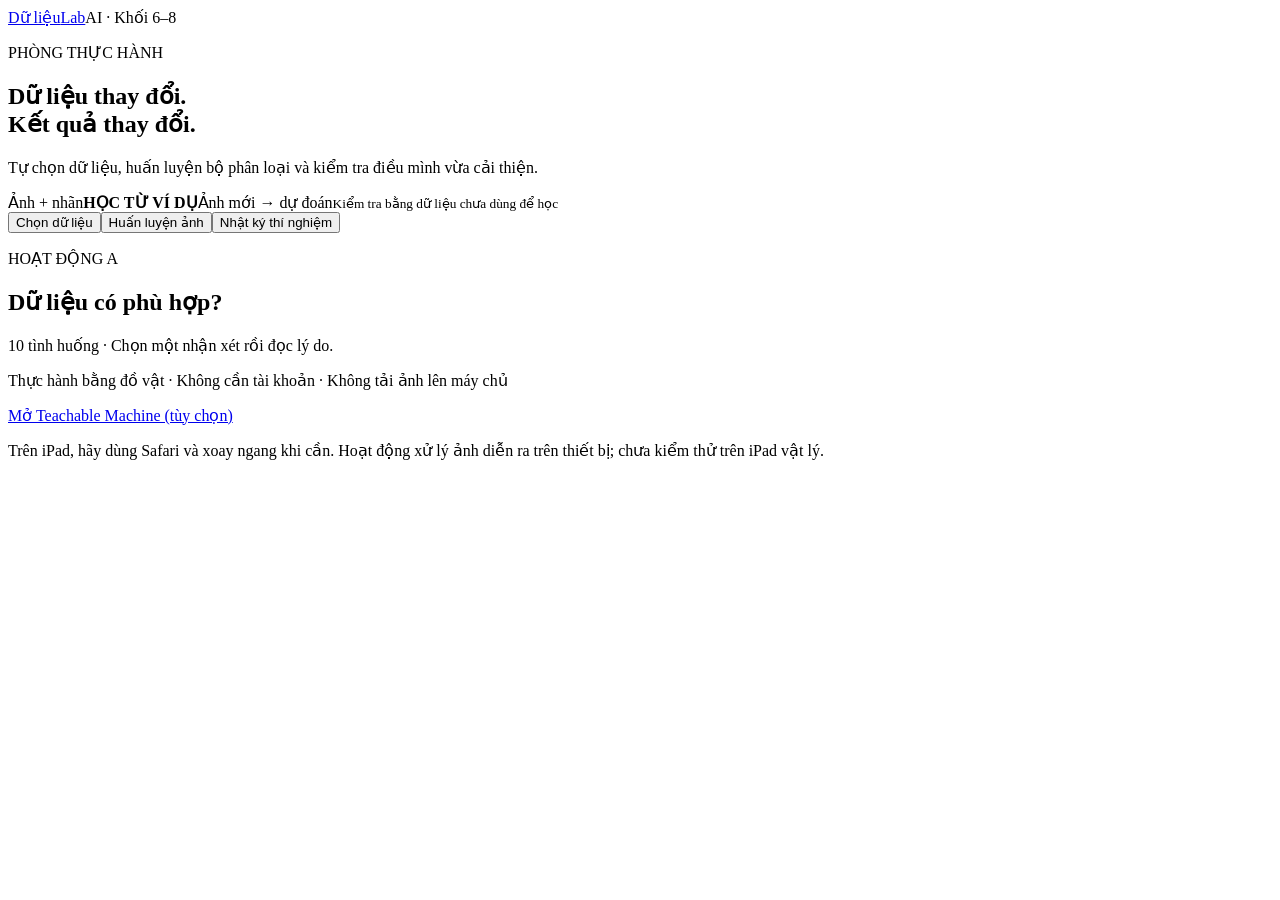
==== index.html @ 08ad41df "Add index.html for Dữ liệu Lab" ====
<!doctype html>
<html lang="vi"><head><meta charset="utf-8"><meta name="viewport" content="width=device-width,initial-scale=1"><title>Dữ liệu Lab</title><link rel="stylesheet" href="style.css"></head><body>
<header><a class="brand" href="#">Dữ liệu<span>Lab</span></a><span>AI · Khối 6–8</span></header>
<main><section class="intro"><div><p class="eyebrow">PHÒNG THỰC HÀNH</p><h1>Dữ liệu thay đổi.<br>Kết quả thay đổi.</h1><p>Tự chọn dữ liệu, huấn luyện bộ phân loại và kiểm tra điều mình vừa cải thiện.</p></div><div class="hero"><span>Ảnh + nhãn</span><b>HỌC TỪ VÍ DỤ</b><span>Ảnh mới → dự đoán</span><small>Kiểm tra bằng dữ liệu chưa dùng để học</small></div></section>
<nav aria-label="Các hoạt động"><button data-tab="quality" class="active">Chọn dữ liệu</button><button data-tab="model">Huấn luyện ảnh</button><button data-tab="report">Nhật ký thí nghiệm</button></nav>
<section id="quality" class="tab"><div class="sectionhead"><div><p class="eyebrow">HOẠT ĐỘNG A</p><h2>Dữ liệu có phù hợp?</h2></div><p>10 tình huống · Chọn một nhận xét rồi đọc lý do.</p></div><div id="case"></div><div id="caseFeedback" role="status"></div><button id="nextCase" hidden>Tình huống tiếp theo</button><p id="caseProgress"></p></section>
<section id="model" class="tab" hidden><div class="sectionhead"><div><p class="eyebrow">HOẠT ĐỘNG B</p><h2>Bộ phân loại của em</h2></div><button id="demo" class="secondary">Thử bộ ảnh minh họa</button></div>
<p class="lead">Chọn hai đồ vật dễ phân biệt, ví dụ cốc và chai. Mỗi nhãn nên có ít nhất 6 ảnh với vài góc chụp khác nhau. Giữ riêng 4 ảnh mới để kiểm tra.</p>
<details><summary>Cách hoạt động và cách chụp ảnh</summary><p>Đây là mô hình học máy đơn giản dùng 3 ví dụ gần nhất (k-NN) trên đặc trưng điểm ảnh. Nút Huấn luyện lưu một bản dữ liệu để mô hình so sánh với ảnh mới. Nó khác mô hình học sâu của Teachable Machine và dễ bị ảnh hưởng bởi nền, vị trí, ánh sáng.</p><p>Đặt vật ở giữa ảnh, chụp gần, tránh mặt người hoặc thông tin cá nhân. Dùng nút Chụp ảnh để chụp từng ảnh trên iPad hoặc thêm nhiều ảnh từ thư viện. Ảnh chỉ nằm trong bộ nhớ trình duyệt, không gửi lên máy chủ. Tải lại trang sẽ xóa ảnh.</p><p>Ảnh minh họa là hình vẽ tổng hợp, chỉ dùng để làm quen thao tác. Kết quả của ảnh minh họa không thay thế thí nghiệm với ảnh tự chụp.</p></details>
<div class="classes"><section><label for="name0">Nhãn thứ nhất</label><input id="name0" value="Cốc" maxlength="24"><div class="uploads"><label class="upload">Chụp ảnh<input type="file" accept="image/*" capture="environment" data-class="0"></label><label class="upload secondary">Thêm từ thư viện<input type="file" accept="image/*" multiple data-class="0"></label></div><div id="gallery0" class="gallery"></div><p id="count0">0 ảnh</p><button class="plain" data-clear="0">Xóa ảnh nhãn này</button></section><section><label for="name1">Nhãn thứ hai</label><input id="name1" value="Chai" maxlength="24"><div class="uploads"><label class="upload">Chụp ảnh<input type="file" accept="image/*" capture="environment" data-class="1"></label><label class="upload secondary">Thêm từ thư viện<input type="file" accept="image/*" multiple data-class="1"></label></div><div id="gallery1" class="gallery"></div><p id="count1">0 ảnh</p><button class="plain" data-clear="1">Xóa ảnh nhãn này</button></section></div>
<div class="trainbar"><button id="train">Huấn luyện mô hình</button><p id="trainStatus" role="status">Thêm ảnh cho cả hai nhãn để bắt đầu.</p></div>
<section class="testing"><h3>Kiểm tra bằng ảnh mới</h3><p>Ảnh kiểm tra không được trùng ảnh huấn luyện. Dùng cùng 4 ảnh kiểm tra cho cả hai lượt.</p><div class="uploads"><label class="upload">Chụp ảnh kiểm tra<input id="testCapture" type="file" accept="image/*" capture="environment"></label><label class="upload secondary">Chọn ảnh kiểm tra<input id="testFile" type="file" accept="image/*"></label><button id="demoTest" class="secondary" hidden>Ảnh minh họa mới</button></div><div id="prediction" aria-live="polite"></div><div id="mark" hidden><p>Nhãn thật của ảnh này là gì?</p><button id="truth0"></button><button id="truth1" class="secondary"></button><p>Mỗi ảnh chỉ được ghi một lần. Kiểm tra lượt tiếp theo sau khi đã ghi.</p></div><p id="modelMessage" role="status"></p></section>
<section class="experiment"><h3>Thí nghiệm trước và sau</h3><p>Lượt 1: thu thập, huấn luyện và kiểm tra 4 ảnh mới. Lưu kết quả. Lượt 2: sửa một vấn đề dữ liệu, huấn luyện lại rồi dùng đúng 4 ảnh đó. Kết quả có thể tăng, giảm hoặc giữ nguyên.</p><label for="change">Em đã thay đổi dữ liệu như thế nào?</label><textarea id="change" rows="3" placeholder="Ví dụ: thêm ảnh cốc trên nhiều nền, giữ nguyên ảnh kiểm tra."></textarea><button id="saveRound">Lưu lượt kiểm tra</button><button id="resetTests" class="secondary">Bắt đầu lượt kiểm tra mới</button><p id="score" role="status">Chưa ghi kết quả kiểm tra.</p></section></section>
<section id="report" class="tab" hidden><p class="eyebrow">HOẠT ĐỘNG C</p><h2>Nhật ký thí nghiệm</h2><p>Nhật ký chỉ lưu trên thiết bị này. Không cần nhập họ tên. Giáo viên có thể yêu cầu chụp màn hình hoặc tải bản báo cáo.</p><div id="rounds"></div><label for="conclusion">Kết luận dựa trên kết quả của em</label><textarea id="conclusion" rows="4" placeholder="Lượt 1 đúng …/4, lượt 2 đúng …/4. Em đã thay đổi … Kết quả cho thấy …"></textarea><button id="download">Tải báo cáo văn bản</button><button id="resetAll" class="plain">Xóa nhật ký đã lưu</button><p id="reportStatus" role="status"></p></section>
<footer><p>Thực hành bằng đồ vật · Không cần tài khoản · Không tải ảnh lên máy chủ</p><a href="https://teachablemachine.withgoogle.com/train/image" target="_blank" rel="noopener">Mở Teachable Machine (tùy chọn)</a><p class="small">Trên iPad, hãy dùng Safari và xoay ngang khi cần. Hoạt động xử lý ảnh diễn ra trên thiết bị; chưa kiểm thử trên iPad vật lý.</p></footer></main><script src="app.js"></script></body></html>
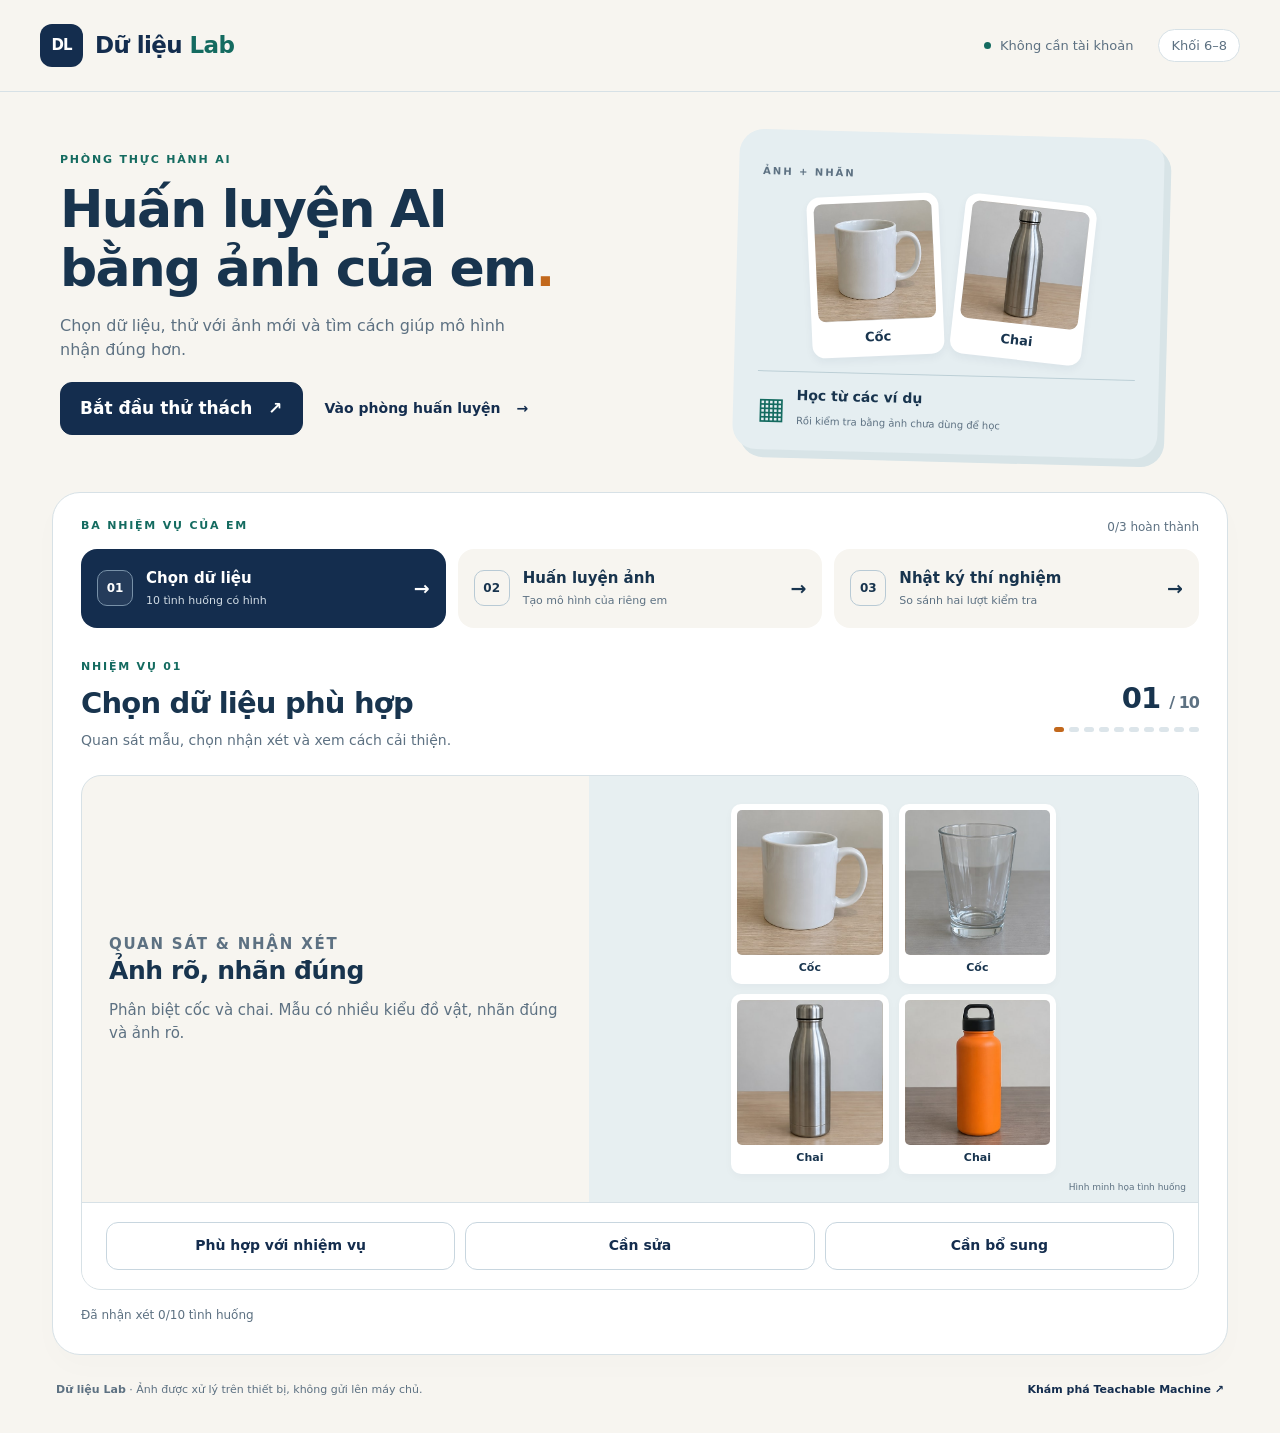
==== commit 39253c1a: "Make Data Lab visual and interactive with held-out tests and nearest examples" ====
--- a/index.html
+++ b/index.html
@@ -1,15 +1,54 @@
 <!doctype html>
-<html lang="vi"><head><meta charset="utf-8"><meta name="viewport" content="width=device-width,initial-scale=1"><title>Dữ liệu Lab</title><link rel="stylesheet" href="style.css"></head><body>
-<header><a class="brand" href="#">Dữ liệu<span>Lab</span></a><span>AI · Khối 6–8</span></header>
-<main><section class="intro"><div><p class="eyebrow">PHÒNG THỰC HÀNH</p><h1>Dữ liệu thay đổi.<br>Kết quả thay đổi.</h1><p>Tự chọn dữ liệu, huấn luyện bộ phân loại và kiểm tra điều mình vừa cải thiện.</p></div><div class="hero"><span>Ảnh + nhãn</span><b>HỌC TỪ VÍ DỤ</b><span>Ảnh mới → dự đoán</span><small>Kiểm tra bằng dữ liệu chưa dùng để học</small></div></section>
-<nav aria-label="Các hoạt động"><button data-tab="quality" class="active">Chọn dữ liệu</button><button data-tab="model">Huấn luyện ảnh</button><button data-tab="report">Nhật ký thí nghiệm</button></nav>
-<section id="quality" class="tab"><div class="sectionhead"><div><p class="eyebrow">HOẠT ĐỘNG A</p><h2>Dữ liệu có phù hợp?</h2></div><p>10 tình huống · Chọn một nhận xét rồi đọc lý do.</p></div><div id="case"></div><div id="caseFeedback" role="status"></div><button id="nextCase" hidden>Tình huống tiếp theo</button><p id="caseProgress"></p></section>
-<section id="model" class="tab" hidden><div class="sectionhead"><div><p class="eyebrow">HOẠT ĐỘNG B</p><h2>Bộ phân loại của em</h2></div><button id="demo" class="secondary">Thử bộ ảnh minh họa</button></div>
-<p class="lead">Chọn hai đồ vật dễ phân biệt, ví dụ cốc và chai. Mỗi nhãn nên có ít nhất 6 ảnh với vài góc chụp khác nhau. Giữ riêng 4 ảnh mới để kiểm tra.</p>
-<details><summary>Cách hoạt động và cách chụp ảnh</summary><p>Đây là mô hình học máy đơn giản dùng 3 ví dụ gần nhất (k-NN) trên đặc trưng điểm ảnh. Nút Huấn luyện lưu một bản dữ liệu để mô hình so sánh với ảnh mới. Nó khác mô hình học sâu của Teachable Machine và dễ bị ảnh hưởng bởi nền, vị trí, ánh sáng.</p><p>Đặt vật ở giữa ảnh, chụp gần, tránh mặt người hoặc thông tin cá nhân. Dùng nút Chụp ảnh để chụp từng ảnh trên iPad hoặc thêm nhiều ảnh từ thư viện. Ảnh chỉ nằm trong bộ nhớ trình duyệt, không gửi lên máy chủ. Tải lại trang sẽ xóa ảnh.</p><p>Ảnh minh họa là hình vẽ tổng hợp, chỉ dùng để làm quen thao tác. Kết quả của ảnh minh họa không thay thế thí nghiệm với ảnh tự chụp.</p></details>
-<div class="classes"><section><label for="name0">Nhãn thứ nhất</label><input id="name0" value="Cốc" maxlength="24"><div class="uploads"><label class="upload">Chụp ảnh<input type="file" accept="image/*" capture="environment" data-class="0"></label><label class="upload secondary">Thêm từ thư viện<input type="file" accept="image/*" multiple data-class="0"></label></div><div id="gallery0" class="gallery"></div><p id="count0">0 ảnh</p><button class="plain" data-clear="0">Xóa ảnh nhãn này</button></section><section><label for="name1">Nhãn thứ hai</label><input id="name1" value="Chai" maxlength="24"><div class="uploads"><label class="upload">Chụp ảnh<input type="file" accept="image/*" capture="environment" data-class="1"></label><label class="upload secondary">Thêm từ thư viện<input type="file" accept="image/*" multiple data-class="1"></label></div><div id="gallery1" class="gallery"></div><p id="count1">0 ảnh</p><button class="plain" data-clear="1">Xóa ảnh nhãn này</button></section></div>
-<div class="trainbar"><button id="train">Huấn luyện mô hình</button><p id="trainStatus" role="status">Thêm ảnh cho cả hai nhãn để bắt đầu.</p></div>
-<section class="testing"><h3>Kiểm tra bằng ảnh mới</h3><p>Ảnh kiểm tra không được trùng ảnh huấn luyện. Dùng cùng 4 ảnh kiểm tra cho cả hai lượt.</p><div class="uploads"><label class="upload">Chụp ảnh kiểm tra<input id="testCapture" type="file" accept="image/*" capture="environment"></label><label class="upload secondary">Chọn ảnh kiểm tra<input id="testFile" type="file" accept="image/*"></label><button id="demoTest" class="secondary" hidden>Ảnh minh họa mới</button></div><div id="prediction" aria-live="polite"></div><div id="mark" hidden><p>Nhãn thật của ảnh này là gì?</p><button id="truth0"></button><button id="truth1" class="secondary"></button><p>Mỗi ảnh chỉ được ghi một lần. Kiểm tra lượt tiếp theo sau khi đã ghi.</p></div><p id="modelMessage" role="status"></p></section>
-<section class="experiment"><h3>Thí nghiệm trước và sau</h3><p>Lượt 1: thu thập, huấn luyện và kiểm tra 4 ảnh mới. Lưu kết quả. Lượt 2: sửa một vấn đề dữ liệu, huấn luyện lại rồi dùng đúng 4 ảnh đó. Kết quả có thể tăng, giảm hoặc giữ nguyên.</p><label for="change">Em đã thay đổi dữ liệu như thế nào?</label><textarea id="change" rows="3" placeholder="Ví dụ: thêm ảnh cốc trên nhiều nền, giữ nguyên ảnh kiểm tra."></textarea><button id="saveRound">Lưu lượt kiểm tra</button><button id="resetTests" class="secondary">Bắt đầu lượt kiểm tra mới</button><p id="score" role="status">Chưa ghi kết quả kiểm tra.</p></section></section>
-<section id="report" class="tab" hidden><p class="eyebrow">HOẠT ĐỘNG C</p><h2>Nhật ký thí nghiệm</h2><p>Nhật ký chỉ lưu trên thiết bị này. Không cần nhập họ tên. Giáo viên có thể yêu cầu chụp màn hình hoặc tải bản báo cáo.</p><div id="rounds"></div><label for="conclusion">Kết luận dựa trên kết quả của em</label><textarea id="conclusion" rows="4" placeholder="Lượt 1 đúng …/4, lượt 2 đúng …/4. Em đã thay đổi … Kết quả cho thấy …"></textarea><button id="download">Tải báo cáo văn bản</button><button id="resetAll" class="plain">Xóa nhật ký đã lưu</button><p id="reportStatus" role="status"></p></section>
-<footer><p>Thực hành bằng đồ vật · Không cần tài khoản · Không tải ảnh lên máy chủ</p><a href="https://teachablemachine.withgoogle.com/train/image" target="_blank" rel="noopener">Mở Teachable Machine (tùy chọn)</a><p class="small">Trên iPad, hãy dùng Safari và xoay ngang khi cần. Hoạt động xử lý ảnh diễn ra trên thiết bị; chưa kiểm thử trên iPad vật lý.</p></footer></main><script src="app.js"></script></body></html>
+<html lang="vi">
+<head>
+  <meta charset="utf-8"><meta name="viewport" content="width=device-width,initial-scale=1">
+  <meta name="theme-color" content="#142d4e"><meta name="description" content="Thực hành chọn dữ liệu, huấn luyện bộ phân loại ảnh và so sánh kết quả trên iPad. Không cần tài khoản.">
+  <title>Dữ liệu Lab · Thử nghiệm AI</title><link rel="stylesheet" href="style.css?v=2">
+</head>
+<body>
+<a class="skip" href="#workspace">Vào phần thực hành</a>
+<header class="site-header"><a class="brand" href="./" aria-label="Dữ liệu Lab — trang chủ"><span class="brand-icon" aria-hidden="true">DL</span><span>Dữ liệu <b>Lab</b></span></a><div class="header-meta"><span class="online-dot" aria-hidden="true"></span>Không cần tài khoản <span class="class-pill">Khối 6–8</span></div></header>
+<main>
+  <section class="intro" aria-labelledby="introTitle">
+    <div><p class="eyebrow">PHÒNG THỰC HÀNH AI</p><h1 id="introTitle">Huấn luyện AI<br>bằng ảnh của em<span>.</span></h1><p>Chọn dữ liệu, thử với ảnh mới và tìm cách giúp mô hình nhận đúng hơn.</p><div class="hero-actions"><button id="startQuality">Bắt đầu thử thách <span aria-hidden="true">↗</span></button><button id="startModel" class="text-button">Vào phòng huấn luyện <span aria-hidden="true">→</span></button></div></div>
+    <div class="hero-study" aria-label="Ví dụ minh họa: ảnh cốc và ảnh chai đi kèm nhãn"><span class="study-stamp">ẢNH + NHÃN</span><div class="study-photos"><div class="study-photo"><div class="photo-object cup" role="img" aria-label="Ảnh minh họa một chiếc cốc"></div><span>Cốc</span></div><div class="study-photo"><div class="photo-object bottle" role="img" aria-label="Ảnh minh họa một chai kim loại"></div><span>Chai</span></div></div><div class="study-caption"><span class="mini-squares" aria-hidden="true">▦</span><div><b>Học từ các ví dụ</b><small>Rồi kiểm tra bằng ảnh chưa dùng để học</small></div></div></div>
+  </section>
+
+  <div id="workspace" class="workspace">
+    <div class="journey-heading"><p class="eyebrow">BA NHIỆM VỤ CỦA EM</p><span id="missionCount">0/3 hoàn thành</span></div>
+    <nav class="mission-nav" role="tablist" aria-label="Các nhiệm vụ">
+      <button id="tab-quality" role="tab" aria-selected="true" aria-controls="quality" data-tab="quality" class="active"><span class="mission-number" id="badge-quality">01</span><span><b>Chọn dữ liệu</b><small>10 tình huống có hình</small></span><span class="mission-arrow" aria-hidden="true">→</span></button>
+      <button id="tab-model" role="tab" aria-selected="false" aria-controls="model" data-tab="model" tabindex="-1"><span class="mission-number" id="badge-model">02</span><span><b>Huấn luyện ảnh</b><small>Tạo mô hình của riêng em</small></span><span class="mission-arrow" aria-hidden="true">→</span></button>
+      <button id="tab-report" role="tab" aria-selected="false" aria-controls="report" data-tab="report" tabindex="-1"><span class="mission-number" id="badge-report">03</span><span><b>Nhật ký thí nghiệm</b><small>So sánh hai lượt kiểm tra</small></span><span class="mission-arrow" aria-hidden="true">→</span></button>
+    </nav>
+
+    <section id="quality" class="tab" role="tabpanel" aria-labelledby="tab-quality">
+      <div class="section-head"><div><p class="eyebrow">NHIỆM VỤ 01</p><h2 tabindex="-1">Chọn dữ liệu phù hợp</h2><p>Quan sát mẫu, chọn nhận xét và xem cách cải thiện.</p></div><div class="quiz-meter"><strong id="caseCounter">01 <span>/ 10</span></strong><div id="quizDots" class="quiz-dots" aria-label="Tiến độ tình huống"></div></div></div>
+      <div id="case"></div><div id="caseFeedback" role="status" aria-live="polite"></div><div class="quiz-bottom"><p id="caseProgress"></p><button id="nextCase" hidden>Tình huống tiếp theo <span aria-hidden="true">→</span></button></div>
+    </section>
+
+    <section id="model" class="tab" role="tabpanel" aria-labelledby="tab-model" hidden>
+      <div class="section-head"><div><p class="eyebrow">NHIỆM VỤ 02</p><h2 tabindex="-1">Bộ phân loại của em</h2><p>Hai đồ vật · Ít nhất 6 ảnh mỗi nhãn · 4 ảnh kiểm tra riêng</p></div><button id="demo" class="secondary">Thử bộ ảnh minh họa <span aria-hidden="true">↗</span></button></div>
+      <div class="studio-guide"><span><b>1</b> Thu thập ảnh</span><span><b>2</b> Huấn luyện</span><span><b>3</b> Kiểm tra ảnh mới</span><span><b>4</b> Bổ sung và so sánh</span></div>
+      <div class="classes">
+        <section class="class-card"><div class="class-top"><span class="class-letter">A</span><label for="name0">Nhãn thứ nhất</label><span id="count0" class="count">0 ảnh</span></div><input id="name0" value="Cốc" maxlength="24"><div id="gallery0" class="gallery"></div><div class="collection-goal"><span id="goal0">Mục tiêu: 6 ảnh</span><div class="goal-track"><i id="fill0"></i></div></div><div class="uploads"><label class="upload">Chụp ảnh<input type="file" accept="image/*" capture="environment" data-class="0" aria-label="Chụp ảnh cho nhãn thứ nhất"></label><label class="upload secondary">Thêm từ thư viện<input type="file" accept="image/*" multiple data-class="0" aria-label="Thêm ảnh cho nhãn thứ nhất"></label></div><button class="plain" data-clear="0">Xóa ảnh nhãn này</button></section>
+        <section class="class-card"><div class="class-top"><span class="class-letter class-b">B</span><label for="name1">Nhãn thứ hai</label><span id="count1" class="count">0 ảnh</span></div><input id="name1" value="Chai" maxlength="24"><div id="gallery1" class="gallery"></div><div class="collection-goal"><span id="goal1">Mục tiêu: 6 ảnh</span><div class="goal-track"><i id="fill1"></i></div></div><div class="uploads"><label class="upload">Chụp ảnh<input type="file" accept="image/*" capture="environment" data-class="1" aria-label="Chụp ảnh cho nhãn thứ hai"></label><label class="upload secondary">Thêm từ thư viện<input type="file" accept="image/*" multiple data-class="1" aria-label="Thêm ảnh cho nhãn thứ hai"></label></div><button class="plain" data-clear="1">Xóa ảnh nhãn này</button></section>
+      </div>
+      <div class="trainbar"><div><span class="eyebrow">MÔ HÌNH PHÂN LOẠI</span><p id="trainStatus" role="status">Thêm ảnh cho cả hai nhãn để bắt đầu.</p></div><button id="train">Huấn luyện mô hình <span aria-hidden="true">→</span></button></div>
+      <div class="test-layout">
+        <section class="test-bank panel"><p class="eyebrow">GIỮ RIÊNG ĐỂ KIỂM TRA</p><h3>Bộ ảnh kiểm tra</h3><p>Thêm 4 ảnh mới. Giữ bộ này để dùng lại sau khi huấn luyện lần hai.</p><label class="upload secondary bank-upload">Thêm ảnh kiểm tra<input id="bankFiles" type="file" accept="image/*" multiple aria-label="Thêm ảnh vào bộ kiểm tra riêng"></label><div id="bankGallery" class="bank-gallery"></div><p id="bankStatus" class="small"></p><button id="clearBank" class="plain" hidden>Xóa bộ ảnh kiểm tra</button></section>
+        <section class="testing panel"><div class="test-title"><div><p class="eyebrow">DÙNG MÔ HÌNH</p><h3>Thử một ảnh mới</h3></div><span id="testCount" class="count">0 ảnh đã thử</span></div><div class="uploads"><label class="upload">Chụp ảnh kiểm tra<input id="testCapture" type="file" accept="image/*" capture="environment"></label><label class="upload secondary">Chọn ảnh kiểm tra<input id="testFile" type="file" accept="image/*"></label><button id="demoTest" class="secondary" hidden>Ảnh minh họa mới</button></div><div id="prediction" aria-live="polite"><div class="prediction-empty"><span aria-hidden="true">▧</span><p>Chọn một ảnh trong bộ kiểm tra<br>hoặc chụp một ảnh mới.</p></div></div><div id="mark" class="truth-box" hidden><p>Nhãn thật của ảnh này là gì?</p><button id="truth0"></button><button id="truth1" class="secondary"></button></div><p id="modelMessage" class="message" role="status"></p></section>
+      </div>
+      <section class="experiment panel"><div class="section-head"><div><p class="eyebrow">LƯU LẠI QUAN SÁT</p><h3>Lượt kiểm tra hiện tại</h3></div><p id="score" role="status">Chưa ghi kết quả kiểm tra.</p></div><div id="testTrail" class="test-trail" aria-label="Các kết quả đã ghi"></div><label for="change">Dữ liệu của lượt này có gì khác?</label><textarea id="change" rows="2" placeholder="Ví dụ: lượt 1 chỉ có một nền; lượt 2 bổ sung cả hai đồ vật trên nhiều nền."></textarea><div class="action-row"><button id="saveRound">Lưu lượt kiểm tra</button><button id="resetTests" class="secondary">Bắt đầu lượt kiểm tra mới</button><button id="viewReport" class="text-button">Mở nhật ký →</button></div></section>
+      <details><summary>Cách mô hình hoạt động và cách chụp ảnh</summary><p>Mô hình k-NN so sánh ảnh mới với 3 ví dụ gần nhất, dựa trên ảnh thu nhỏ 16 × 16 điểm ảnh. Vì vậy, nền, vị trí và ánh sáng có thể ảnh hưởng mạnh đến dự đoán. Nó khác mô hình học sâu của Teachable Machine.</p><p>Chụp vật gần và ở giữa ảnh, đổi góc chụp và nền. Không dùng ảnh mặt hoặc thông tin cá nhân. Nếu nút Chụp ảnh không mở camera, hãy chụp bằng ứng dụng Camera rồi thêm từ thư viện.</p><p>Ảnh chỉ ở trong bộ nhớ của trình duyệt. Tải lại trang sẽ mất ảnh và mô hình, nhưng nhật ký đã lưu vẫn còn trên thiết bị. Bộ ảnh minh họa là hình vẽ tổng hợp để làm quen thao tác.</p></details>
+    </section>
+
+    <section id="report" class="tab" role="tabpanel" aria-labelledby="tab-report" hidden>
+      <div class="section-head"><div><p class="eyebrow">NHIỆM VỤ 03</p><h2 tabindex="-1">Nhật ký thí nghiệm</h2><p>So sánh hai lượt bằng cùng bộ ảnh kiểm tra.</p></div><button id="backToModel" class="secondary">Tiếp tục huấn luyện →</button></div>
+      <div id="comparison"></div><div id="rounds"></div><section class="panel conclusion-panel"><h3>Kết luận của em</h3><p>Nêu số ảnh đúng, dữ liệu đã thay đổi và một trường hợp còn nhận sai.</p><label class="sr-only" for="conclusion">Kết luận dựa trên kết quả</label><textarea id="conclusion" rows="4" placeholder="Lượt 1 đúng …/4; lượt 2 đúng …/4. Em đã thêm … Ảnh … vẫn bị nhận nhầm."></textarea><div class="action-row"><button id="download">Tải báo cáo văn bản ↓</button><button id="resetAll" class="plain">Xóa nhật ký đã lưu</button></div><p id="reportStatus" class="message" role="status"></p></section>
+    </section>
+  </div>
+  <footer><span><b>Dữ liệu Lab</b> · Ảnh được xử lý trên thiết bị, không gửi lên máy chủ.</span><a href="https://teachablemachine.withgoogle.com/train/image" target="_blank" rel="noopener">Khám phá Teachable Machine ↗</a></footer>
+</main>
+<script src="app.js?v=2"></script>
+</body></html>
--- a/style.css
+++ b/style.css
@@ -0,0 +1,18 @@
+@charset "UTF-8";
+:root{--navy:#142d4e;--ink:#18344e;--blue:#244d70;--orange:#c2681c;--cream:#f7f5f0;--muted:#5d7182;--teal:#146b60;--pale:#eaf2f4;--line:#d7e1e6;--red:#a83e4a;--white:#fff;--radius:22px}
+*{box-sizing:border-box}html{scroll-behavior:smooth;scroll-padding-top:20px}body{margin:0;background:var(--cream);color:var(--ink);font:17px/1.5 ui-sans-serif,system-ui,-apple-system,"Segoe UI",sans-serif}button,input,textarea{font:inherit}button,a,.upload{-webkit-tap-highlight-color:transparent}button,.upload{border:1px solid var(--navy);background:var(--navy);color:white;padding:13px 19px;border-radius:12px;font-weight:700;min-height:48px;cursor:pointer;display:inline-flex;align-items:center;justify-content:center;gap:16px;text-decoration:none;transition:background .18s,transform .18s}button:hover,.upload:hover{background:#254c6e}button:active,.upload:active{transform:translateY(1px)}button:disabled{opacity:.48;cursor:not-allowed;transform:none}.secondary{background:var(--white);color:var(--navy);border-color:#b7c9d5}.secondary:hover{background:#edf4f6}.plain,.text-button{background:none;color:var(--navy);border:0;padding:8px 2px}.plain{font-size:14px;text-decoration:underline;color:var(--muted)}.text-button:hover,.plain:hover{background:transparent;color:var(--teal)}button:focus-visible,a:focus-visible,input:focus-visible,textarea:focus-visible,summary:focus-visible,.upload:focus-within{outline:3px solid #d27a25;outline-offset:4px}.skip{position:absolute;left:20px;top:-100px;z-index:5;background:white;padding:12px}.skip:focus{top:10px}.sr-only{position:absolute;width:1px;height:1px;overflow:hidden;clip:rect(0,0,0,0);white-space:nowrap}a{color:var(--navy)}[hidden]{display:none!important}
+.site-header{max-width:1320px;margin:auto;display:flex;align-items:center;justify-content:space-between;padding:24px 40px;border-bottom:1px solid var(--line)}.brand{display:flex;align-items:center;gap:12px;text-decoration:none;font-size:23px;font-weight:750;letter-spacing:-.6px}.brand b{color:var(--teal)}.brand-icon{display:grid;place-items:center;background:var(--navy);color:white;border-radius:12px;width:43px;height:43px;font-size:15px;letter-spacing:-1px}.header-meta{display:flex;align-items:center;gap:9px;font-size:13px;color:var(--muted)}.online-dot{width:7px;height:7px;background:var(--teal);border-radius:50%}.class-pill{padding:6px 12px;border:1px solid var(--line);border-radius:100px;margin-left:16px;background:white}main{max-width:1240px;margin:auto;padding:0 32px}.intro{display:grid;grid-template-columns:1.25fr 1fr;align-items:center;gap:70px;padding:42px 8px 38px}.eyebrow{font-size:11px;font-weight:800;letter-spacing:1.8px;color:var(--teal);margin:0 0 11px}h1{font-size:clamp(34px,4.2vw,52px);line-height:1.14;letter-spacing:-1.8px;margin:0 0 15px}h1>span{color:var(--orange)}.intro>div>p:not(.eyebrow){font-size:16px;max-width:450px;color:var(--muted);margin:0 0 20px}.hero-actions{display:flex;align-items:center;gap:20px;flex-wrap:wrap}.hero-actions .text-button{font-size:14px}.hero-study{position:relative;border-radius:24px;padding:27px 24px 18px;background:#e5eef1;max-width:425px;transform:rotate(1.5deg);box-shadow:7px 8px 0 #d8e4e7}.study-stamp{font-size:10px;font-weight:800;letter-spacing:2px;color:var(--muted)}.study-photos{display:flex;justify-content:center;gap:16px;margin:10px 0 18px}.study-photo{width:132px;padding:7px;background:white;border-radius:13px;box-shadow:0 4px 8px #142d4e0d;transform:rotate(-4deg)}.study-photo+div{transform:rotate(5deg)}.study-photo>span{display:block;text-align:center;font-size:13px;font-weight:750;padding:7px 0 2px}.photo-object{aspect-ratio:1;background-image:url("assets/objects.jpg");background-size:400% 200%;border-radius:8px;background-position:0 0}.photo-object.bottle{background-position:33.333% 100%}.study-caption{display:flex;align-items:center;gap:11px;border-top:1px solid #bccfd6;padding-top:13px}.study-caption b{display:block;font-size:14px}.study-caption small{font-size:10px;color:var(--muted)}.mini-squares{font-size:30px;color:var(--teal)}
+.workspace{background:#fff;border:1px solid var(--line);border-radius:28px;padding:25px 28px 30px;box-shadow:0 12px 30px #142d4e04}.journey-heading{display:flex;align-items:center;justify-content:space-between;margin-bottom:13px}.journey-heading .eyebrow{margin:0}.journey-heading>span{font-size:12px;color:var(--muted)}.mission-nav{display:grid;grid-template-columns:repeat(3,minmax(0,1fr));gap:12px}.mission-nav button{background:var(--cream);border:1px solid transparent;color:var(--ink);text-align:left;justify-content:flex-start;padding:17px 15px;border-radius:16px;gap:13px}.mission-nav button.active{background:var(--navy);color:white}.mission-nav button:hover{border-color:#9cb4c3}.mission-number{border:1px solid #b8cad5;border-radius:10px;width:36px;height:36px;display:grid;place-items:center;font-size:12px;flex-shrink:0}.active .mission-number{border-color:#7891a8;background:#ffffff12}.mission-number.complete{background:var(--teal);color:#fff;border-color:var(--teal)}.mission-nav b{display:block;font-size:14px}.mission-nav small{font-size:10px;color:var(--muted);font-weight:500;display:block;margin-top:4px}.mission-nav .active small{color:#d1dce5}.mission-arrow{margin-left:auto;font-size:19px}.tab{padding:31px 0 0}.section-head{display:flex;justify-content:space-between;gap:25px;align-items:center;margin:0 0 24px}.section-head h2{font-size:29px;line-height:1.2;letter-spacing:-.8px;margin:0 0 9px}.section-head p:not(.eyebrow){font-size:14px;color:var(--muted);margin:0}.section-head h3{margin:0;font-size:23px}.quiz-meter{text-align:right;min-width:140px}.quiz-meter>strong{font-size:29px;letter-spacing:-1px}.quiz-meter>strong span{font-size:16px;color:var(--muted)}.quiz-dots{display:flex;gap:5px;margin-top:7px}.quiz-dots i{width:10px;height:5px;border-radius:3px;background:#dce5ea}.quiz-dots i.current{background:var(--orange)}.quiz-dots i.done{background:var(--teal)}#case{border:1px solid var(--line);border-radius:20px;overflow:hidden;background:var(--cream)}.case-layout{display:grid;grid-template-columns:1fr 1.2fr;min-height:300px}.case-copy{padding:29px 27px;display:flex;flex-direction:column;justify-content:center}.case-copy h3{font-size:25px;line-height:1.23;letter-spacing:-.4px;margin:0 0 13px}.case-copy p{font-size:15px;color:var(--muted);margin:0}.case-visual{min-height:270px;background:#e7eff1;padding:24px;display:flex;align-items:center;justify-content:center;gap:10px;position:relative}.sample-grid{display:grid;grid-template-columns:repeat(2,1fr);gap:10px;max-width:330px;width:100%}.sample-grid.six{grid-template-columns:repeat(3,1fr)}.sample-photo{background:#fff;border-radius:10px;padding:6px;min-width:0;box-shadow:0 3px 8px #142d4e08}.sample-photo>div{aspect-ratio:1;background-size:400% 200%;border-radius:5px}.sample-photo>span{font-size:11px;text-align:center;display:block;padding:5px 0 1px;font-weight:700}.visual-caption{position:absolute;bottom:7px;right:12px;font-size:9px;color:var(--muted)}.choices{padding:19px 24px;display:flex;gap:10px;background:white;border-top:1px solid var(--line)}.choices button{flex:1;font-size:14px;background:#fff;color:var(--navy);border-color:#c8d6df;gap:9px;padding:12px}.choices button:hover{background:#f0f5f7}.choices button.selected{border:2px solid var(--navy);background:#edf3f6}.choices button.correct-choice{border-color:var(--teal);background:#e4f3ed;color:#0c584d}.choices button:disabled{opacity:.75}#caseFeedback:not(:empty){background:#eaf4ee;border:1px solid #c4dfd1;border-radius:13px;padding:16px 20px;margin-top:15px}#caseFeedback.revisit{background:#fff3e7;border-color:#e9cbaa}#caseFeedback strong{font-size:15px}#caseFeedback p{font-size:14px;margin:5px 0 0;color:#405b56}#caseFeedback.revisit p{color:#765331}.quiz-bottom{display:flex;justify-content:space-between;align-items:center;gap:15px;margin-top:16px}#caseProgress{font-size:12px;color:var(--muted);margin:0}.case-summary{padding:40px;text-align:center}.summary-mark{display:grid;place-items:center;margin:0 auto 18px;width:60px;height:60px;border-radius:50%;background:#def0e7;color:var(--teal);font-size:30px}.case-summary h3{font-size:28px;margin:0 0 12px}.case-summary p{color:var(--muted)}.summary-actions{display:flex;justify-content:center;gap:12px;flex-wrap:wrap;margin-top:23px}.mini-pair{display:flex;gap:12px;width:100%;max-width:370px}.mini-pair>div{flex:1;text-align:center;min-width:0}.mini-pair b{font-size:11px;display:block;margin-bottom:8px}.mini-pair .sample-photo{margin-bottom:8px}.text-samples{width:100%;display:grid;gap:12px}.text-samples>div{background:white;border:1px solid #cddde4;border-radius:13px;padding:15px;font-size:17px;font-weight:700}.text-samples small{font-size:11px;display:block;color:var(--teal);font-weight:600;margin-top:7px}.text-board{background:var(--navy);color:white;border:8px solid #d1ac74;border-radius:8px;padding:28px;font-size:27px;font-weight:800;text-align:center}.text-board>span{filter:blur(7px);display:block}.voice-grid{display:grid;grid-template-columns:repeat(3,1fr);gap:9px;width:100%}.voice-sample{background:white;padding:15px 7px;border-radius:12px;text-align:center;font-size:10px}.wave{height:40px;display:flex;justify-content:center;gap:3px;align-items:center;margin:6px 0}.wave i{width:4px;background:var(--teal);border-radius:4px}.wave i:nth-child(5n+1){height:12px}.wave i:nth-child(5n+2){height:29px}.wave i:nth-child(5n+3){height:38px}.wave i:nth-child(5n+4){height:21px}.wave i:nth-child(5n){height:15px}.noise-sample{max-width:330px;width:100%;padding:20px;background:white;border-radius:17px;text-align:center}.noise-sample>span{font-size:13px;color:var(--muted)}.noise-sample b{display:block;margin-top:10px}.condition-label{background:var(--navy);border-radius:14px;color:white;font-size:14px;padding:19px;max-width:160px}.condition-label b{display:block;margin-bottom:7px}
+.studio-guide{display:flex;justify-content:space-between;gap:10px;font-size:12px;padding:16px;background:var(--pale);border-radius:14px;margin-bottom:22px}.studio-guide b{display:inline-grid;place-items:center;width:25px;height:25px;border-radius:8px;background:#fff;margin-right:6px;color:var(--teal)}.classes{display:grid;grid-template-columns:1fr 1fr;gap:20px}.class-card{border:1px solid var(--line);border-radius:20px;padding:21px;background:white}.class-top{display:flex;align-items:center;gap:10px;margin-bottom:13px}.class-top label{margin:0;font-size:12px;color:var(--muted)}.class-letter{width:29px;height:29px;display:grid;place-items:center;background:var(--navy);color:white;border-radius:9px;font-size:12px;font-weight:800}.class-letter.class-b{background:var(--teal)}.count{padding:5px 9px;border-radius:8px;background:#edf2f5;font-size:11px;white-space:nowrap;color:var(--muted);font-weight:650}.class-top .count{margin-left:auto}input:not([type=file]),textarea{border:1px solid #bccdd7;border-radius:11px;background:#fff;color:var(--ink);width:100%;padding:12px 14px}input:not([type=file]){font-size:22px;font-weight:750;margin-bottom:15px}textarea{resize:vertical;min-height:83px;font-size:15px;line-height:1.6;margin-bottom:15px}label{font-size:14px;font-weight:700;display:block;margin:0 0 10px}.uploads{display:flex;gap:8px;flex-wrap:wrap;margin:15px 0 4px}.upload{position:relative;overflow:hidden;margin:0;font-size:12px;gap:6px;min-height:47px;padding:12px 13px}.upload input{position:absolute;inset:0;width:100%;height:100%;opacity:0;cursor:pointer}.gallery{display:grid;grid-template-columns:repeat(4,1fr);gap:7px;min-height:96px;max-height:230px;overflow:auto;align-content:start}.gallery-empty{grid-column:1/-1;border:1px dashed #bdd0dc;background:#f6f9fa;border-radius:12px;min-height:96px;display:flex;align-items:center;justify-content:center;gap:10px;color:var(--muted);font-size:13px}.gallery-empty>span{font-size:25px}.sample-thumb{position:relative;aspect-ratio:1;margin:0}.sample-thumb img{width:100%;height:100%;object-fit:cover;border:1px solid var(--line);border-radius:9px}.remove-photo{position:absolute;right:2px;top:2px;padding:0;width:26px;height:26px;min-height:26px;display:grid;place-items:center;background:#142d4ee6;border:1px solid #fff9;border-radius:50%;font-size:18px;font-weight:400}.collection-goal{margin-top:12px;font-size:11px;color:var(--muted)}.goal-track{height:4px;background:#e4ecef;border-radius:3px;margin-top:7px;overflow:hidden}.goal-track i{display:block;height:100%;width:0;background:var(--teal);transition:width .2s}.trainbar{display:flex;align-items:center;justify-content:space-between;gap:20px;border-radius:18px;background:var(--navy);color:white;padding:23px 25px;margin:20px 0 28px}.trainbar .eyebrow{color:#afcbd8;font-size:10px;display:block;margin-bottom:6px}.trainbar p{font-size:13px;margin:0;max-width:560px}.trainbar button{background:#fff;color:var(--navy);flex-shrink:0}.trainbar button:hover{background:#dfedf1}.panel{border:1px solid var(--line);border-radius:20px;background:white;padding:23px}.panel h3{font-size:22px;letter-spacing:-.4px;line-height:1.3;margin:0 0 11px}.panel>p:not(.eyebrow),.panel>div>p:not(.eyebrow){font-size:13px;color:var(--muted)}.test-layout{display:grid;grid-template-columns:.8fr 1.45fr;gap:20px}.test-bank{background:#f4f8f9}.bank-upload{width:100%}.bank-gallery{display:grid;grid-template-columns:1fr 1fr;gap:9px;margin-top:15px}.bank-item{padding:6px;display:block;position:relative;background:white;color:var(--navy);border:1px solid #c7d7e1;border-radius:11px;min-width:0}.bank-item:hover{background:#e2eff1}.bank-item img{width:100%;aspect-ratio:1;object-fit:cover;border-radius:6px;display:block}.bank-item span{display:block;font-size:10px;margin-top:6px}.bank-item.checked:after{content:'✓';position:absolute;right:10px;top:10px;background:var(--teal);color:white;width:22px;height:22px;border-radius:50%;font-size:12px;display:grid;place-items:center}.bank-empty{grid-column:1/-1;padding:20px 10px;border:1px dashed #bbcdd7;border-radius:12px;text-align:center;font-size:12px;color:var(--muted)}.small{font-size:11px!important;color:var(--muted)}.test-title{display:flex;justify-content:space-between;gap:12px;align-items:flex-start}.test-title .eyebrow{margin-bottom:7px}.testing .uploads{margin:12px 0 19px}.prediction-empty{min-height:170px;border:1px dashed #c8d7df;border-radius:15px;background:#fafcfc;display:flex;align-items:center;justify-content:center;gap:14px;color:var(--muted);text-align:center;font-size:13px}.prediction-empty>span{font-size:33px}.predictionResult{display:flex;align-items:center;gap:20px;border-radius:15px;background:var(--pale);padding:14px;margin-top:10px}.predictionResult>img{width:110px;height:110px;object-fit:cover;border-radius:10px}.predictionResult .eyebrow{font-size:9px;margin-bottom:5px}.resultLabel{font-size:29px;line-height:1.2;font-weight:800;margin:0;overflow-wrap:anywhere}.vote{font-size:11px;color:var(--muted);margin:8px 0 0}.neighbors{padding:16px 0 3px}.neighbors>p{font-size:12px;font-weight:700;margin:0 0 10px}.neighbor-list{display:flex;gap:10px}.neighbor{margin:0;width:80px}.neighbor img{width:65px;height:65px;object-fit:cover;border-radius:8px;border:1px solid var(--line)}.neighbor figcaption{font-size:10px;line-height:1.3;margin-top:4px;overflow-wrap:anywhere}.truth-box{margin-top:17px;padding:15px;background:#fbf5eb;border:1px solid #ead9c2;border-radius:13px}.truth-box>p{font-size:13px;font-weight:700;margin:0 0 10px}.truth-box button{font-size:13px;min-height:42px;padding:10px 15px;margin-right:7px}.message{font-size:12px;color:var(--teal);min-height:1em;margin-bottom:0;overflow-wrap:anywhere}.experiment{margin-top:20px}.experiment .section-head{margin-bottom:10px}.experiment #score{font-size:15px;font-weight:750;color:var(--navy)}.test-trail{display:flex;gap:7px;flex-wrap:wrap;margin:15px 0}.test-trail span{font-size:11px;padding:7px 10px;border-radius:8px;background:#e8f3ec;color:var(--teal)}.test-trail .incorrect{background:#f8e9eb;color:var(--red)}.action-row{display:flex;align-items:center;gap:12px;flex-wrap:wrap}.action-row button{font-size:13px}details{padding:17px 20px;margin-top:22px;background:#f5f8f9;border:1px solid var(--line);border-radius:13px;font-size:13px}summary{font-weight:750;cursor:pointer}details p{color:var(--muted)}
+.comparison{display:grid;grid-template-columns:1fr 1fr;gap:18px;margin-bottom:24px}.compare-card{padding:24px;border-radius:20px;background:var(--pale);border:1px solid #d4e3e7}.compare-card+div{background:#f8f0e6;border-color:#ebdcc7}.compare-card>p{font-size:12px;color:var(--muted);margin:0 0 9px}.compare-card strong{font-size:40px;line-height:1.2;letter-spacing:-1.3px}.compare-card strong small{font-size:19px;font-weight:500;color:var(--muted);letter-spacing:0}.compare-bar{height:8px;border-radius:6px;background:#d2e1e5;margin-top:17px;overflow:hidden}.compare-bar i{height:100%;background:var(--teal);display:block;min-width:0}.compare-card+div .compare-bar{background:#e8d8c4}.compare-card+div .compare-bar i{background:#a85e23}.compare-card>small{display:block;color:var(--muted);font-size:11px;margin-top:11px}.report-empty{padding:36px;text-align:center;background:var(--pale);border-radius:20px;border:1px dashed #a9c2cb;margin-bottom:24px}.report-empty h3{font-size:23px;margin:0 0 10px}.report-empty p{font-size:14px;color:var(--muted)}.round{padding:19px 0;border-top:1px solid var(--line);display:grid;grid-template-columns:160px 1fr;gap:20px}.round h3{font-size:17px;margin:0 0 6px}.round .round-score{font-size:24px;font-weight:800}.round p{font-size:13px;margin:0 0 6px}.round small{font-size:11px;color:var(--muted)}#rounds{margin-bottom:23px}.conclusion-panel>p{margin-bottom:17px}footer{display:flex;justify-content:space-between;gap:18px;color:var(--muted);font-size:11px;padding:27px 4px 35px}footer a{white-space:nowrap;text-decoration:none;font-weight:650}
+@media(min-width:1100px){.case-layout{min-height:315px}.case-visual{padding:28px 36px}.sample-grid{max-width:325px}}
+@media(max-width:960px){main{padding:0 24px}.site-header{padding:20px 24px}.intro{gap:30px}.hero-study{padding:22px 19px 16px}.study-photo{width:115px}.workspace{padding:22px 20px}.mission-nav button{padding:14px 10px;gap:9px}.mission-nav small{font-size:9px}.mission-arrow{display:none}.mission-nav b{font-size:12px}.mission-number{width:30px;height:32px}.studio-guide{font-size:10px}.test-layout{grid-template-columns:.78fr 1.4fr}.panel{padding:19px}.choices button{font-size:12px;padding:12px 8px}.section-head h2{font-size:26px}}
+@media(max-width:700px){body{font-size:16px}.site-header{padding:16px 18px}.brand{font-size:21px}.brand-icon{width:35px;height:35px;font-size:12px}.header-meta{font-size:0;gap:0}.online-dot{display:none}.class-pill{font-size:11px;margin:0;padding:5px 10px}main{padding:0 14px}.intro{padding:29px 7px 28px;display:block}.intro h1{font-size:37px}.intro>div>p:not(.eyebrow){font-size:14px;margin-bottom:17px}.hero-study{display:none}.hero-actions{gap:12px}.hero-actions button{font-size:12px}.hero-actions .text-button{font-size:11px}.workspace{border-radius:22px;padding:20px 14px}.journey-heading .eyebrow{font-size:9px;letter-spacing:1px}.journey-heading>span{font-size:10px}.mission-nav{gap:6px}.mission-nav button{padding:12px 5px;display:flex;flex-direction:column;gap:7px;justify-content:flex-start;text-align:center;border-radius:13px}.mission-nav b{font-size:10px;line-height:1.4}.mission-nav small{display:none}.mission-number{width:29px;height:27px;border-radius:8px;font-size:10px}.tab{padding-top:26px}.section-head{align-items:flex-start;gap:12px;margin-bottom:19px}.section-head h2{font-size:24px}.section-head p:not(.eyebrow){font-size:12px}.quiz-meter{min-width:78px}.quiz-meter>strong{font-size:24px}.quiz-meter>strong span{font-size:12px}.quiz-dots{gap:3px}.quiz-dots i{width:5px}.case-layout{display:flex;flex-direction:column-reverse}.case-visual{min-height:220px;padding:18px 28px}.sample-grid{max-width:245px}.case-copy{padding:22px 19px}.case-copy h3{font-size:22px}.case-copy p{font-size:13px}.choices{flex-direction:column;padding:15px;gap:8px}.choices button{font-size:13px;min-height:47px}.quiz-bottom{align-items:flex-start}.quiz-bottom button{font-size:12px;padding:11px 13px}.quiz-bottom #caseProgress{font-size:10px;max-width:130px}.studio-guide{display:grid;grid-template-columns:1fr 1fr;gap:12px}.classes{grid-template-columns:1fr;gap:16px}.class-card{padding:17px}.section-head>button{font-size:10px;padding:11px;max-width:145px;gap:3px;min-height:43px}.trainbar{display:block;padding:21px}.trainbar button{width:100%;margin-top:17px;font-size:14px}.trainbar p{font-size:12px}.test-layout{grid-template-columns:1fr}.test-bank{order:0}.testing{order:1}.bank-gallery{grid-template-columns:repeat(4,1fr);gap:6px}.bank-item{padding:4px}.bank-item span{font-size:8px}.bank-item.checked:after{right:6px;top:6px;width:18px;height:18px;font-size:10px}.panel{padding:18px}.test-title{gap:8px}.test-title h3{font-size:21px}.test-title .count{font-size:9px}.predictionResult{gap:12px;padding:10px}.predictionResult>img{width:87px;height:87px}.resultLabel{font-size:25px}.neighbors .neighbor{width:75px}.neighbor img{width:58px;height:58px}.uploads .upload,.uploads>button{font-size:11px;min-height:45px;padding:10px 11px}.experiment .section-head{display:block}.experiment #score{font-size:13px;margin-top:9px}.action-row{gap:9px}.action-row button{font-size:11px;padding:12px 13px}.comparison{gap:10px}.compare-card{padding:18px 14px}.compare-card strong{font-size:31px}.compare-card strong small{font-size:14px}.compare-card>p{font-size:10px}.round{grid-template-columns:100px 1fr;gap:12px}.round h3{font-size:15px}.round p{font-size:12px}.report-empty{padding:25px 18px}.case-summary{padding:30px 20px}.case-summary h3{font-size:25px}footer{display:block;font-size:10px;padding:22px 6px 28px}footer a{display:inline-block;margin-top:10px}.text-board{font-size:22px}.condition-label{font-size:11px;padding:13px;max-width:120px}}
+@media(prefers-reduced-motion:reduce){html{scroll-behavior:auto}*{transition:none!important;animation:none!important}.hero-study{transform:none}}
+
+@media(pointer:coarse){.remove-photo{width:44px;height:44px;min-height:44px;font-size:24px}}
+
+/* Keep task labels readable on tablets and compact screens. */
+.mission-nav b{font-size:15px}.mission-nav small{font-size:11px}
+@media(max-width:960px){.mission-nav b{font-size:13px}.mission-nav small{font-size:10px}}
+@media(max-width:700px){.mission-nav b{font-size:12px}.mission-number{font-size:12px}}
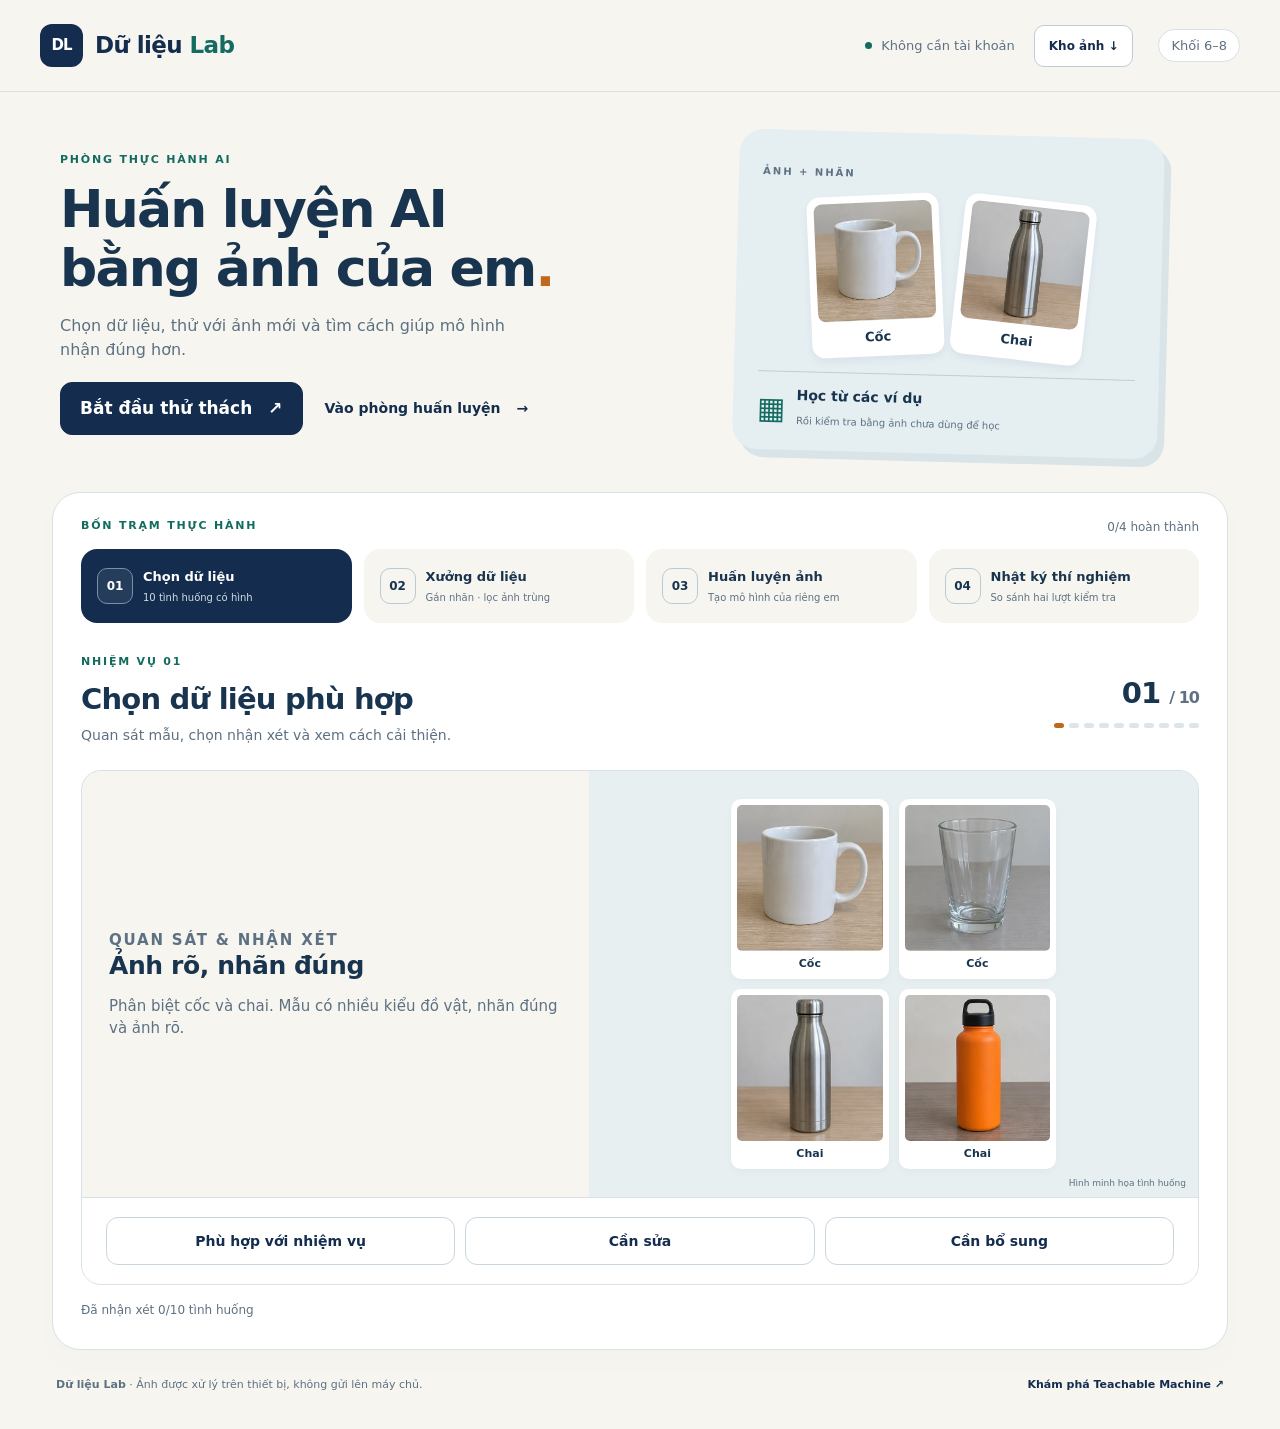
==== commit 93a8de15: "Add image labeling, duplicate cleanup and downloadable classroom photo library" ====
--- a/index.html
+++ b/index.html
@@ -1,54 +1,63 @@
-<!doctype html>
-<html lang="vi">
-<head>
-  <meta charset="utf-8"><meta name="viewport" content="width=device-width,initial-scale=1">
-  <meta name="theme-color" content="#142d4e"><meta name="description" content="Thực hành chọn dữ liệu, huấn luyện bộ phân loại ảnh và so sánh kết quả trên iPad. Không cần tài khoản.">
-  <title>Dữ liệu Lab · Thử nghiệm AI</title><link rel="stylesheet" href="style.css?v=2">
-</head>
-<body>
-<a class="skip" href="#workspace">Vào phần thực hành</a>
-<header class="site-header"><a class="brand" href="./" aria-label="Dữ liệu Lab — trang chủ"><span class="brand-icon" aria-hidden="true">DL</span><span>Dữ liệu <b>Lab</b></span></a><div class="header-meta"><span class="online-dot" aria-hidden="true"></span>Không cần tài khoản <span class="class-pill">Khối 6–8</span></div></header>
-<main>
-  <section class="intro" aria-labelledby="introTitle">
-    <div><p class="eyebrow">PHÒNG THỰC HÀNH AI</p><h1 id="introTitle">Huấn luyện AI<br>bằng ảnh của em<span>.</span></h1><p>Chọn dữ liệu, thử với ảnh mới và tìm cách giúp mô hình nhận đúng hơn.</p><div class="hero-actions"><button id="startQuality">Bắt đầu thử thách <span aria-hidden="true">↗</span></button><button id="startModel" class="text-button">Vào phòng huấn luyện <span aria-hidden="true">→</span></button></div></div>
-    <div class="hero-study" aria-label="Ví dụ minh họa: ảnh cốc và ảnh chai đi kèm nhãn"><span class="study-stamp">ẢNH + NHÃN</span><div class="study-photos"><div class="study-photo"><div class="photo-object cup" role="img" aria-label="Ảnh minh họa một chiếc cốc"></div><span>Cốc</span></div><div class="study-photo"><div class="photo-object bottle" role="img" aria-label="Ảnh minh họa một chai kim loại"></div><span>Chai</span></div></div><div class="study-caption"><span class="mini-squares" aria-hidden="true">▦</span><div><b>Học từ các ví dụ</b><small>Rồi kiểm tra bằng ảnh chưa dùng để học</small></div></div></div>
-  </section>
-
-  <div id="workspace" class="workspace">
-    <div class="journey-heading"><p class="eyebrow">BA NHIỆM VỤ CỦA EM</p><span id="missionCount">0/3 hoàn thành</span></div>
-    <nav class="mission-nav" role="tablist" aria-label="Các nhiệm vụ">
-      <button id="tab-quality" role="tab" aria-selected="true" aria-controls="quality" data-tab="quality" class="active"><span class="mission-number" id="badge-quality">01</span><span><b>Chọn dữ liệu</b><small>10 tình huống có hình</small></span><span class="mission-arrow" aria-hidden="true">→</span></button>
-      <button id="tab-model" role="tab" aria-selected="false" aria-controls="model" data-tab="model" tabindex="-1"><span class="mission-number" id="badge-model">02</span><span><b>Huấn luyện ảnh</b><small>Tạo mô hình của riêng em</small></span><span class="mission-arrow" aria-hidden="true">→</span></button>
-      <button id="tab-report" role="tab" aria-selected="false" aria-controls="report" data-tab="report" tabindex="-1"><span class="mission-number" id="badge-report">03</span><span><b>Nhật ký thí nghiệm</b><small>So sánh hai lượt kiểm tra</small></span><span class="mission-arrow" aria-hidden="true">→</span></button>
-    </nav>
-
-    <section id="quality" class="tab" role="tabpanel" aria-labelledby="tab-quality">
-      <div class="section-head"><div><p class="eyebrow">NHIỆM VỤ 01</p><h2 tabindex="-1">Chọn dữ liệu phù hợp</h2><p>Quan sát mẫu, chọn nhận xét và xem cách cải thiện.</p></div><div class="quiz-meter"><strong id="caseCounter">01 <span>/ 10</span></strong><div id="quizDots" class="quiz-dots" aria-label="Tiến độ tình huống"></div></div></div>
-      <div id="case"></div><div id="caseFeedback" role="status" aria-live="polite"></div><div class="quiz-bottom"><p id="caseProgress"></p><button id="nextCase" hidden>Tình huống tiếp theo <span aria-hidden="true">→</span></button></div>
-    </section>
-
-    <section id="model" class="tab" role="tabpanel" aria-labelledby="tab-model" hidden>
-      <div class="section-head"><div><p class="eyebrow">NHIỆM VỤ 02</p><h2 tabindex="-1">Bộ phân loại của em</h2><p>Hai đồ vật · Ít nhất 6 ảnh mỗi nhãn · 4 ảnh kiểm tra riêng</p></div><button id="demo" class="secondary">Thử bộ ảnh minh họa <span aria-hidden="true">↗</span></button></div>
-      <div class="studio-guide"><span><b>1</b> Thu thập ảnh</span><span><b>2</b> Huấn luyện</span><span><b>3</b> Kiểm tra ảnh mới</span><span><b>4</b> Bổ sung và so sánh</span></div>
-      <div class="classes">
-        <section class="class-card"><div class="class-top"><span class="class-letter">A</span><label for="name0">Nhãn thứ nhất</label><span id="count0" class="count">0 ảnh</span></div><input id="name0" value="Cốc" maxlength="24"><div id="gallery0" class="gallery"></div><div class="collection-goal"><span id="goal0">Mục tiêu: 6 ảnh</span><div class="goal-track"><i id="fill0"></i></div></div><div class="uploads"><label class="upload">Chụp ảnh<input type="file" accept="image/*" capture="environment" data-class="0" aria-label="Chụp ảnh cho nhãn thứ nhất"></label><label class="upload secondary">Thêm từ thư viện<input type="file" accept="image/*" multiple data-class="0" aria-label="Thêm ảnh cho nhãn thứ nhất"></label></div><button class="plain" data-clear="0">Xóa ảnh nhãn này</button></section>
-        <section class="class-card"><div class="class-top"><span class="class-letter class-b">B</span><label for="name1">Nhãn thứ hai</label><span id="count1" class="count">0 ảnh</span></div><input id="name1" value="Chai" maxlength="24"><div id="gallery1" class="gallery"></div><div class="collection-goal"><span id="goal1">Mục tiêu: 6 ảnh</span><div class="goal-track"><i id="fill1"></i></div></div><div class="uploads"><label class="upload">Chụp ảnh<input type="file" accept="image/*" capture="environment" data-class="1" aria-label="Chụp ảnh cho nhãn thứ hai"></label><label class="upload secondary">Thêm từ thư viện<input type="file" accept="image/*" multiple data-class="1" aria-label="Thêm ảnh cho nhãn thứ hai"></label></div><button class="plain" data-clear="1">Xóa ảnh nhãn này</button></section>
-      </div>
-      <div class="trainbar"><div><span class="eyebrow">MÔ HÌNH PHÂN LOẠI</span><p id="trainStatus" role="status">Thêm ảnh cho cả hai nhãn để bắt đầu.</p></div><button id="train">Huấn luyện mô hình <span aria-hidden="true">→</span></button></div>
-      <div class="test-layout">
-        <section class="test-bank panel"><p class="eyebrow">GIỮ RIÊNG ĐỂ KIỂM TRA</p><h3>Bộ ảnh kiểm tra</h3><p>Thêm 4 ảnh mới. Giữ bộ này để dùng lại sau khi huấn luyện lần hai.</p><label class="upload secondary bank-upload">Thêm ảnh kiểm tra<input id="bankFiles" type="file" accept="image/*" multiple aria-label="Thêm ảnh vào bộ kiểm tra riêng"></label><div id="bankGallery" class="bank-gallery"></div><p id="bankStatus" class="small"></p><button id="clearBank" class="plain" hidden>Xóa bộ ảnh kiểm tra</button></section>
-        <section class="testing panel"><div class="test-title"><div><p class="eyebrow">DÙNG MÔ HÌNH</p><h3>Thử một ảnh mới</h3></div><span id="testCount" class="count">0 ảnh đã thử</span></div><div class="uploads"><label class="upload">Chụp ảnh kiểm tra<input id="testCapture" type="file" accept="image/*" capture="environment"></label><label class="upload secondary">Chọn ảnh kiểm tra<input id="testFile" type="file" accept="image/*"></label><button id="demoTest" class="secondary" hidden>Ảnh minh họa mới</button></div><div id="prediction" aria-live="polite"><div class="prediction-empty"><span aria-hidden="true">▧</span><p>Chọn một ảnh trong bộ kiểm tra<br>hoặc chụp một ảnh mới.</p></div></div><div id="mark" class="truth-box" hidden><p>Nhãn thật của ảnh này là gì?</p><button id="truth0"></button><button id="truth1" class="secondary"></button></div><p id="modelMessage" class="message" role="status"></p></section>
-      </div>
-      <section class="experiment panel"><div class="section-head"><div><p class="eyebrow">LƯU LẠI QUAN SÁT</p><h3>Lượt kiểm tra hiện tại</h3></div><p id="score" role="status">Chưa ghi kết quả kiểm tra.</p></div><div id="testTrail" class="test-trail" aria-label="Các kết quả đã ghi"></div><label for="change">Dữ liệu của lượt này có gì khác?</label><textarea id="change" rows="2" placeholder="Ví dụ: lượt 1 chỉ có một nền; lượt 2 bổ sung cả hai đồ vật trên nhiều nền."></textarea><div class="action-row"><button id="saveRound">Lưu lượt kiểm tra</button><button id="resetTests" class="secondary">Bắt đầu lượt kiểm tra mới</button><button id="viewReport" class="text-button">Mở nhật ký →</button></div></section>
-      <details><summary>Cách mô hình hoạt động và cách chụp ảnh</summary><p>Mô hình k-NN so sánh ảnh mới với 3 ví dụ gần nhất, dựa trên ảnh thu nhỏ 16 × 16 điểm ảnh. Vì vậy, nền, vị trí và ánh sáng có thể ảnh hưởng mạnh đến dự đoán. Nó khác mô hình học sâu của Teachable Machine.</p><p>Chụp vật gần và ở giữa ảnh, đổi góc chụp và nền. Không dùng ảnh mặt hoặc thông tin cá nhân. Nếu nút Chụp ảnh không mở camera, hãy chụp bằng ứng dụng Camera rồi thêm từ thư viện.</p><p>Ảnh chỉ ở trong bộ nhớ của trình duyệt. Tải lại trang sẽ mất ảnh và mô hình, nhưng nhật ký đã lưu vẫn còn trên thiết bị. Bộ ảnh minh họa là hình vẽ tổng hợp để làm quen thao tác.</p></details>
-    </section>
-
-    <section id="report" class="tab" role="tabpanel" aria-labelledby="tab-report" hidden>
-      <div class="section-head"><div><p class="eyebrow">NHIỆM VỤ 03</p><h2 tabindex="-1">Nhật ký thí nghiệm</h2><p>So sánh hai lượt bằng cùng bộ ảnh kiểm tra.</p></div><button id="backToModel" class="secondary">Tiếp tục huấn luyện →</button></div>
-      <div id="comparison"></div><div id="rounds"></div><section class="panel conclusion-panel"><h3>Kết luận của em</h3><p>Nêu số ảnh đúng, dữ liệu đã thay đổi và một trường hợp còn nhận sai.</p><label class="sr-only" for="conclusion">Kết luận dựa trên kết quả</label><textarea id="conclusion" rows="4" placeholder="Lượt 1 đúng …/4; lượt 2 đúng …/4. Em đã thêm … Ảnh … vẫn bị nhận nhầm."></textarea><div class="action-row"><button id="download">Tải báo cáo văn bản ↓</button><button id="resetAll" class="plain">Xóa nhật ký đã lưu</button></div><p id="reportStatus" class="message" role="status"></p></section>
-    </section>
-  </div>
-  <footer><span><b>Dữ liệu Lab</b> · Ảnh được xử lý trên thiết bị, không gửi lên máy chủ.</span><a href="https://teachablemachine.withgoogle.com/train/image" target="_blank" rel="noopener">Khám phá Teachable Machine ↗</a></footer>
-</main>
-<script src="app.js?v=2"></script>
-</body></html>
+<!doctype html>
+<html lang="vi">
+<head>
+  <meta charset="utf-8"><meta name="viewport" content="width=device-width,initial-scale=1">
+  <meta name="theme-color" content="#142d4e"><meta name="description" content="Thực hành chọn dữ liệu, huấn luyện bộ phân loại ảnh và so sánh kết quả trên iPad. Không cần tài khoản.">
+  <title>Dữ liệu Lab · Thử nghiệm AI</title><link rel="stylesheet" href="style.css?v=4">
+</head>
+<body>
+<a class="skip" href="#workspace">Vào phần thực hành</a>
+<header class="site-header"><a class="brand" href="./" aria-label="Dữ liệu Lab — trang chủ"><span class="brand-icon" aria-hidden="true">DL</span><span>Dữ liệu <b>Lab</b></span></a><div class="header-meta"><span class="online-dot" aria-hidden="true"></span>Không cần tài khoản <a class="header-resource" href="tai-anh.html">Kho ảnh ↓</a><span class="class-pill">Khối 6–8</span></div></header>
+<main>
+  <section class="intro" aria-labelledby="introTitle">
+    <div><p class="eyebrow">PHÒNG THỰC HÀNH AI</p><h1 id="introTitle">Huấn luyện AI<br>bằng ảnh của em<span>.</span></h1><p>Chọn dữ liệu, thử với ảnh mới và tìm cách giúp mô hình nhận đúng hơn.</p><div class="hero-actions"><button id="startQuality">Bắt đầu thử thách <span aria-hidden="true">↗</span></button><button id="startModel" class="text-button">Vào phòng huấn luyện <span aria-hidden="true">→</span></button></div></div>
+    <div class="hero-study" aria-label="Ví dụ minh họa: ảnh cốc và ảnh chai đi kèm nhãn"><span class="study-stamp">ẢNH + NHÃN</span><div class="study-photos"><div class="study-photo"><div class="photo-object cup" role="img" aria-label="Ảnh minh họa một chiếc cốc"></div><span>Cốc</span></div><div class="study-photo"><div class="photo-object bottle" role="img" aria-label="Ảnh minh họa một chai kim loại"></div><span>Chai</span></div></div><div class="study-caption"><span class="mini-squares" aria-hidden="true">▦</span><div><b>Học từ các ví dụ</b><small>Rồi kiểm tra bằng ảnh chưa dùng để học</small></div></div></div>
+  </section>
+
+  <div id="workspace" class="workspace">
+    <div class="journey-heading"><p class="eyebrow">BỐN TRẠM THỰC HÀNH</p><span id="missionCount">0/4 hoàn thành</span></div>
+    <nav class="mission-nav" role="tablist" aria-label="Các nhiệm vụ">
+      <button id="tab-quality" role="tab" aria-selected="true" aria-controls="quality" data-tab="quality" class="active"><span class="mission-number" id="badge-quality">01</span><span><b>Chọn dữ liệu</b><small>10 tình huống có hình</small></span><span class="mission-arrow" aria-hidden="true">→</span></button>
+      <button id="tab-workshop" role="tab" aria-selected="false" aria-controls="workshop" data-tab="workshop" tabindex="-1"><span class="mission-number" id="badge-workshop">02</span><span><b>Xưởng dữ liệu</b><small>Gán nhãn · lọc ảnh trùng</small></span><span class="mission-arrow" aria-hidden="true">→</span></button>
+      <button id="tab-model" role="tab" aria-selected="false" aria-controls="model" data-tab="model" tabindex="-1"><span class="mission-number" id="badge-model">03</span><span><b>Huấn luyện ảnh</b><small>Tạo mô hình của riêng em</small></span><span class="mission-arrow" aria-hidden="true">→</span></button>
+      <button id="tab-report" role="tab" aria-selected="false" aria-controls="report" data-tab="report" tabindex="-1"><span class="mission-number" id="badge-report">04</span><span><b>Nhật ký thí nghiệm</b><small>So sánh hai lượt kiểm tra</small></span><span class="mission-arrow" aria-hidden="true">→</span></button>
+    </nav>
+
+    <section id="quality" class="tab" role="tabpanel" aria-labelledby="tab-quality">
+      <div class="section-head"><div><p class="eyebrow">NHIỆM VỤ 01</p><h2 tabindex="-1">Chọn dữ liệu phù hợp</h2><p>Quan sát mẫu, chọn nhận xét và xem cách cải thiện.</p></div><div class="quiz-meter"><strong id="caseCounter">01 <span>/ 10</span></strong><div id="quizDots" class="quiz-dots" aria-label="Tiến độ tình huống"></div></div></div>
+      <div id="case"></div><div id="caseFeedback" role="status" aria-live="polite"></div><div class="quiz-bottom"><p id="caseProgress"></p><button id="nextCase" hidden>Tình huống tiếp theo <span aria-hidden="true">→</span></button></div>
+    </section>
+
+    <section id="workshop" class="tab" role="tabpanel" aria-labelledby="tab-workshop" hidden>
+ <div class="section-head"><div><p class="eyebrow">NHIỆM VỤ 02</p><h2 tabindex="-1">Xưởng dữ liệu</h2><p>Tự gán nhãn và loại các bản sao trước khi huấn luyện.</p></div><a class="upload secondary" href="tai-anh.html">Mở kho ảnh ↓</a></div>
+ <div class="workshop-tabs" role="tablist" aria-label="Hoạt động xưởng dữ liệu"><button role="tab" id="ws-labels" aria-selected="true" aria-controls="label-lab" data-workshop="labels" class="active">Gán nhãn 12 ảnh</button><button role="tab" id="ws-duplicates" aria-selected="false" aria-controls="duplicate-lab" data-workshop="duplicates" tabindex="-1">Lọc ảnh trùng</button></div>
+ <section id="label-lab" role="tabpanel" aria-labelledby="ws-labels"><div class="workshop-instruction"><h3>Chọn Cốc hoặc Chai cho từng ảnh</h3><span id="labelCount" class="count">0/12 ảnh có nhãn</span></div><div id="labelGrid" class="label-grid"></div><p id="labelFeedback" class="workshop-feedback" role="status"></p><div class="action-row"><button id="checkLabels">Kiểm tra bộ nhãn</button><button id="resetLabels" class="secondary">Gán nhãn lại</button><button id="useLabeledData" class="secondary" disabled>Dùng bộ này để huấn luyện →</button></div></section>
+ <section id="duplicate-lab" role="tabpanel" aria-labelledby="ws-duplicates" hidden><div class="workshop-instruction"><div><h3>Loại bản sao, giữ mỗi ảnh một lần</h3><p>Ảnh khác góc chụp vẫn là ảnh khác. Bấm vào ảnh muốn loại.</p></div><span id="duplicateCount" class="count">Đang giữ 10 ảnh</span></div><div id="duplicateGrid" class="duplicate-grid"></div><p id="duplicateFeedback" class="workshop-feedback" role="status"></p><div class="action-row"><button id="checkDuplicates">Kiểm tra bộ ảnh</button><button id="resetDuplicates" class="secondary">Làm lại</button></div></section>
+ <p class="small">Ảnh trong xưởng là ảnh minh họa tổng hợp. Có thể tải các bộ ảnh ở Kho ảnh để dùng trong công cụ khác.</p>
+</section>
+
+    <section id="model" class="tab" role="tabpanel" aria-labelledby="tab-model" hidden>
+      <div class="section-head"><div><p class="eyebrow">NHIỆM VỤ 03</p><h2 tabindex="-1">Bộ phân loại của em</h2><p>Hai đồ vật · Ít nhất 6 ảnh mỗi nhãn · 4 ảnh kiểm tra riêng</p></div><button id="demo" class="secondary">Thử bộ ảnh minh họa <span aria-hidden="true">↗</span></button></div>
+      <div class="studio-guide"><span><b>1</b> Thu thập ảnh</span><span><b>2</b> Huấn luyện</span><span><b>3</b> Kiểm tra ảnh mới</span><span><b>4</b> Bổ sung và so sánh</span></div>
+      <div class="classes">
+        <section class="class-card"><div class="class-top"><span class="class-letter">A</span><label for="name0">Nhãn thứ nhất</label><span id="count0" class="count">0 ảnh</span></div><input id="name0" value="Cốc" maxlength="24"><div id="gallery0" class="gallery"></div><div class="collection-goal"><span id="goal0">Mục tiêu: 6 ảnh</span><div class="goal-track"><i id="fill0"></i></div></div><div class="uploads"><label class="upload">Chụp ảnh<input type="file" accept="image/*" capture="environment" data-class="0" aria-label="Chụp ảnh cho nhãn thứ nhất"></label><label class="upload secondary">Thêm từ thư viện<input type="file" accept="image/*" multiple data-class="0" aria-label="Thêm ảnh cho nhãn thứ nhất"></label></div><button class="plain" data-clear="0">Xóa ảnh nhãn này</button></section>
+        <section class="class-card"><div class="class-top"><span class="class-letter class-b">B</span><label for="name1">Nhãn thứ hai</label><span id="count1" class="count">0 ảnh</span></div><input id="name1" value="Chai" maxlength="24"><div id="gallery1" class="gallery"></div><div class="collection-goal"><span id="goal1">Mục tiêu: 6 ảnh</span><div class="goal-track"><i id="fill1"></i></div></div><div class="uploads"><label class="upload">Chụp ảnh<input type="file" accept="image/*" capture="environment" data-class="1" aria-label="Chụp ảnh cho nhãn thứ hai"></label><label class="upload secondary">Thêm từ thư viện<input type="file" accept="image/*" multiple data-class="1" aria-label="Thêm ảnh cho nhãn thứ hai"></label></div><button class="plain" data-clear="1">Xóa ảnh nhãn này</button></section>
+      </div>
+      <div class="trainbar"><div><span class="eyebrow">MÔ HÌNH PHÂN LOẠI</span><p id="trainStatus" role="status">Thêm ảnh cho cả hai nhãn để bắt đầu.</p></div><button id="train">Huấn luyện mô hình <span aria-hidden="true">→</span></button></div>
+      <div class="test-layout">
+        <section class="test-bank panel"><p class="eyebrow">GIỮ RIÊNG ĐỂ KIỂM TRA</p><h3>Bộ ảnh kiểm tra</h3><p>Thêm 4 ảnh mới. Giữ bộ này để dùng lại sau khi huấn luyện lần hai.</p><label class="upload secondary bank-upload">Thêm ảnh kiểm tra<input id="bankFiles" type="file" accept="image/*" multiple aria-label="Thêm ảnh vào bộ kiểm tra riêng"></label><div id="bankGallery" class="bank-gallery"></div><p id="bankStatus" class="small"></p><button id="clearBank" class="plain" hidden>Xóa bộ ảnh kiểm tra</button></section>
+        <section class="testing panel"><div class="test-title"><div><p class="eyebrow">DÙNG MÔ HÌNH</p><h3>Thử một ảnh mới</h3></div><span id="testCount" class="count">0 ảnh đã thử</span></div><div class="uploads"><label class="upload">Chụp ảnh kiểm tra<input id="testCapture" type="file" accept="image/*" capture="environment"></label><label class="upload secondary">Chọn ảnh kiểm tra<input id="testFile" type="file" accept="image/*"></label><button id="demoTest" class="secondary" hidden>Ảnh minh họa mới</button></div><div id="prediction" aria-live="polite"><div class="prediction-empty"><span aria-hidden="true">▧</span><p>Chọn một ảnh trong bộ kiểm tra<br>hoặc chụp một ảnh mới.</p></div></div><div id="mark" class="truth-box" hidden><p>Nhãn thật của ảnh này là gì?</p><button id="truth0"></button><button id="truth1" class="secondary"></button></div><p id="modelMessage" class="message" role="status"></p></section>
+      </div>
+      <section class="experiment panel"><div class="section-head"><div><p class="eyebrow">LƯU LẠI QUAN SÁT</p><h3>Lượt kiểm tra hiện tại</h3></div><p id="score" role="status">Chưa ghi kết quả kiểm tra.</p></div><div id="testTrail" class="test-trail" aria-label="Các kết quả đã ghi"></div><label for="change">Dữ liệu của lượt này có gì khác?</label><textarea id="change" rows="2" placeholder="Ví dụ: lượt 1 chỉ có một nền; lượt 2 bổ sung cả hai đồ vật trên nhiều nền."></textarea><div class="action-row"><button id="saveRound">Lưu lượt kiểm tra</button><button id="resetTests" class="secondary">Bắt đầu lượt kiểm tra mới</button><button id="viewReport" class="text-button">Mở nhật ký →</button></div></section>
+      <details><summary>Cách mô hình hoạt động và cách chụp ảnh</summary><p>Mô hình k-NN so sánh ảnh mới với 3 ví dụ gần nhất, dựa trên ảnh thu nhỏ 16 × 16 điểm ảnh. Vì vậy, nền, vị trí và ánh sáng có thể ảnh hưởng mạnh đến dự đoán. Nó khác mô hình học sâu của Teachable Machine.</p><p>Chụp vật gần và ở giữa ảnh, đổi góc chụp và nền. Không dùng ảnh mặt hoặc thông tin cá nhân. Nếu nút Chụp ảnh không mở camera, hãy chụp bằng ứng dụng Camera rồi thêm từ thư viện.</p><p>Ảnh chỉ ở trong bộ nhớ của trình duyệt. Tải lại trang sẽ mất ảnh và mô hình, nhưng nhật ký đã lưu vẫn còn trên thiết bị. Bộ ảnh minh họa là hình vẽ tổng hợp để làm quen thao tác.</p></details>
+    </section>
+
+    <section id="report" class="tab" role="tabpanel" aria-labelledby="tab-report" hidden>
+      <div class="section-head"><div><p class="eyebrow">NHIỆM VỤ 04</p><h2 tabindex="-1">Nhật ký thí nghiệm</h2><p>So sánh hai lượt bằng cùng bộ ảnh kiểm tra.</p></div><button id="backToModel" class="secondary">Tiếp tục huấn luyện →</button></div>
+      <div id="comparison"></div><div id="rounds"></div><section class="panel conclusion-panel"><h3>Kết luận của em</h3><p>Nêu số ảnh đúng, dữ liệu đã thay đổi và một trường hợp còn nhận sai.</p><label class="sr-only" for="conclusion">Kết luận dựa trên kết quả</label><textarea id="conclusion" rows="4" placeholder="Lượt 1 đúng …/4; lượt 2 đúng …/4. Em đã thêm … Ảnh … vẫn bị nhận nhầm."></textarea><div class="action-row"><button id="download">Tải báo cáo văn bản ↓</button><button id="resetAll" class="plain">Xóa nhật ký đã lưu</button></div><p id="reportStatus" class="message" role="status"></p></section>
+    </section>
+  </div>
+  <footer><span><b>Dữ liệu Lab</b> · Ảnh được xử lý trên thiết bị, không gửi lên máy chủ.</span><a href="https://teachablemachine.withgoogle.com/train/image" target="_blank" rel="noopener">Khám phá Teachable Machine ↗</a></footer>
+</main>
+<script src="app.js?v=4"></script><script src="workshop.js?v=4"></script>
+</body></html>
--- a/style.css
+++ b/style.css
@@ -16,3 +16,7 @@
 .mission-nav b{font-size:15px}.mission-nav small{font-size:11px}
 @media(max-width:960px){.mission-nav b{font-size:13px}.mission-nav small{font-size:10px}}
 @media(max-width:700px){.mission-nav b{font-size:12px}.mission-number{font-size:12px}}
+/* Data workshop and downloadable image library */
+.header-resource{display:inline-flex;align-items:center;min-height:42px;padding:8px 14px;border:1px solid #bccdd7;border-radius:10px;text-decoration:none;font-weight:750;font-size:12px;color:var(--navy);background:white;white-space:nowrap;margin-left:10px}.mission-nav{grid-template-columns:repeat(4,minmax(0,1fr))}.mission-nav button{gap:10px}.mission-nav b{font-size:13px}.mission-nav small{font-size:10px}.mission-arrow{display:none}.workshop-tabs{display:flex;gap:8px;padding:6px;background:var(--pale);border-radius:15px;margin-bottom:22px}.workshop-tabs button{flex:1;background:transparent;color:var(--navy);border-color:transparent;font-size:14px}.workshop-tabs button.active{background:white;box-shadow:0 2px 8px #142d4e0b;border-color:#cad9e1}.workshop-instruction{display:flex;justify-content:space-between;align-items:center;gap:20px;margin-bottom:17px}.workshop-instruction h3{font-size:21px;margin:0}.workshop-instruction p{font-size:13px;color:var(--muted);margin:8px 0 0}.label-grid{display:grid;grid-template-columns:repeat(4,minmax(0,1fr));gap:14px}.label-card{border:2px solid var(--line);border-radius:17px;background:#fff;padding:9px;min-width:0}.label-card>img{display:block;width:100%;aspect-ratio:1;object-fit:cover;border-radius:9px}.sample-index{display:block;font-size:11px;color:var(--muted);padding:8px 3px}.label-options{display:flex;gap:6px}.label-options button{flex:1;min-height:44px;padding:9px 6px;font-size:13px}.label-options .picked{background:var(--navy);color:white;border-color:var(--navy)}.label-card.label-correct{border-color:var(--teal)}.label-card.label-error{border-color:var(--red);background:#fff8f8}.workshop-feedback{min-height:26px;font-size:14px;color:var(--teal);font-weight:650;margin:20px 0 12px}.duplicate-grid{display:grid;grid-template-columns:repeat(5,minmax(0,1fr));gap:12px}.duplicate-card{display:block;position:relative;padding:8px;background:#fff;color:var(--navy);border:2px solid var(--line);border-radius:16px;min-width:0}.duplicate-card>img{display:block;width:100%;aspect-ratio:1;object-fit:cover;border-radius:9px}.duplicate-card>span{display:block;font-size:11px;padding:7px 0 0}.duplicate-card:hover{background:#f0f6f7}.remove-stamp{display:none;position:absolute;left:15%;right:15%;top:42%;border-radius:8px;background:#142d4ee8;color:white;padding:8px 3px;font-size:12px;transform:rotate(-6deg)}.duplicate-card.removed img{opacity:.35;filter:grayscale(1)}.duplicate-card.removed{border-color:var(--navy)}.duplicate-card.removed .remove-stamp{display:block}.resource-main{padding-top:40px}.resource-intro{max-width:800px;margin-bottom:27px}.resource-intro h1{font-size:46px;margin-bottom:17px}.resource-intro>p:not(.eyebrow){font-size:16px;line-height:1.7;color:var(--muted)}.download-packs{display:grid;grid-template-columns:repeat(3,minmax(0,1fr));gap:18px}.download-pack{border:1px solid #cfdee5;border-radius:22px;padding:25px;background:white}.download-pack h2{font-size:24px;margin:13px 0 22px;letter-spacing:-.4px}.pack-label{font-size:10px;font-weight:800;letter-spacing:1.5px;color:var(--teal)}.download-pack>strong{display:block;font-size:44px;line-height:1.1;letter-spacing:-1px}.download-pack>p{font-size:13px;color:var(--muted);margin:12px 0 22px}.download-pack .upload{font-size:12px;width:100%}.test-pack{background:#eaf3ef;border-color:#bfd4c9}.resource-rule{border-left:3px solid var(--teal);padding:13px 18px;margin:25px 0 36px;background:#edf4f5;font-size:14px}.resource-filter{font-size:11px;color:var(--muted);min-width:190px}.resource-filter select{display:block;width:100%;font:inherit;font-size:14px;color:var(--navy);padding:12px;border-radius:10px;border:1px solid #b8cbd7;background:white;margin-top:5px}.resource-grid{display:grid;grid-template-columns:repeat(4,minmax(0,1fr));gap:16px}.resource-photo{background:white;border:1px solid var(--line);border-radius:17px;padding:10px;min-width:0}.resource-photo>img{width:100%;aspect-ratio:1;object-fit:cover;border-radius:10px;display:block}.resource-photo>b{display:block;font-size:13px;margin:12px 4px 0}.resource-photo>a{display:inline-flex;font-size:12px;padding:10px 4px;text-decoration:none;min-height:44px}.resource-main .section-head h2{font-size:27px;margin:0 0 10px}
+@media(max-width:960px){.mission-nav{grid-template-columns:repeat(2,minmax(0,1fr))}.mission-nav b{font-size:14px}.mission-nav small{font-size:10px}.label-grid{grid-template-columns:repeat(3,minmax(0,1fr))}.duplicate-grid{grid-template-columns:repeat(4,minmax(0,1fr))}.download-packs{gap:12px}.download-pack{padding:20px}.download-pack h2{font-size:20px}.resource-grid{grid-template-columns:repeat(3,minmax(0,1fr))}}
+@media(max-width:700px){.header-resource{font-size:11px;padding:7px 10px;margin-left:0}.header-meta{gap:7px}.header-meta>.class-pill{display:none}.mission-nav button{flex-direction:row;text-align:left;padding:13px 9px}.mission-nav b{font-size:12px}.mission-nav small{display:block;font-size:9px}.workshop-tabs button{font-size:12px;padding:10px}.workshop-instruction{display:block}.workshop-instruction h3{font-size:20px}.workshop-instruction .count{display:inline-flex;margin-top:12px}.label-grid,.duplicate-grid{grid-template-columns:repeat(2,minmax(0,1fr));gap:9px}.label-card{padding:7px}.label-options button{font-size:12px;padding:8px 4px}.workshop-feedback{font-size:13px}.resource-main{padding-top:28px}.resource-intro h1{font-size:35px}.resource-intro>p:not(.eyebrow){font-size:14px}.download-packs{grid-template-columns:1fr}.download-pack{padding:22px}.download-pack h2{font-size:24px;margin:10px 0 16px}.download-pack>strong{font-size:39px}.resource-rule{font-size:12px}.resource-grid{grid-template-columns:repeat(2,minmax(0,1fr));gap:10px}.resource-photo{padding:7px}.resource-photo>b{font-size:11px}.resource-main .section-head{display:block}.resource-filter{margin:15px 0 0}.resource-main .section-head h2{font-size:24px}}
